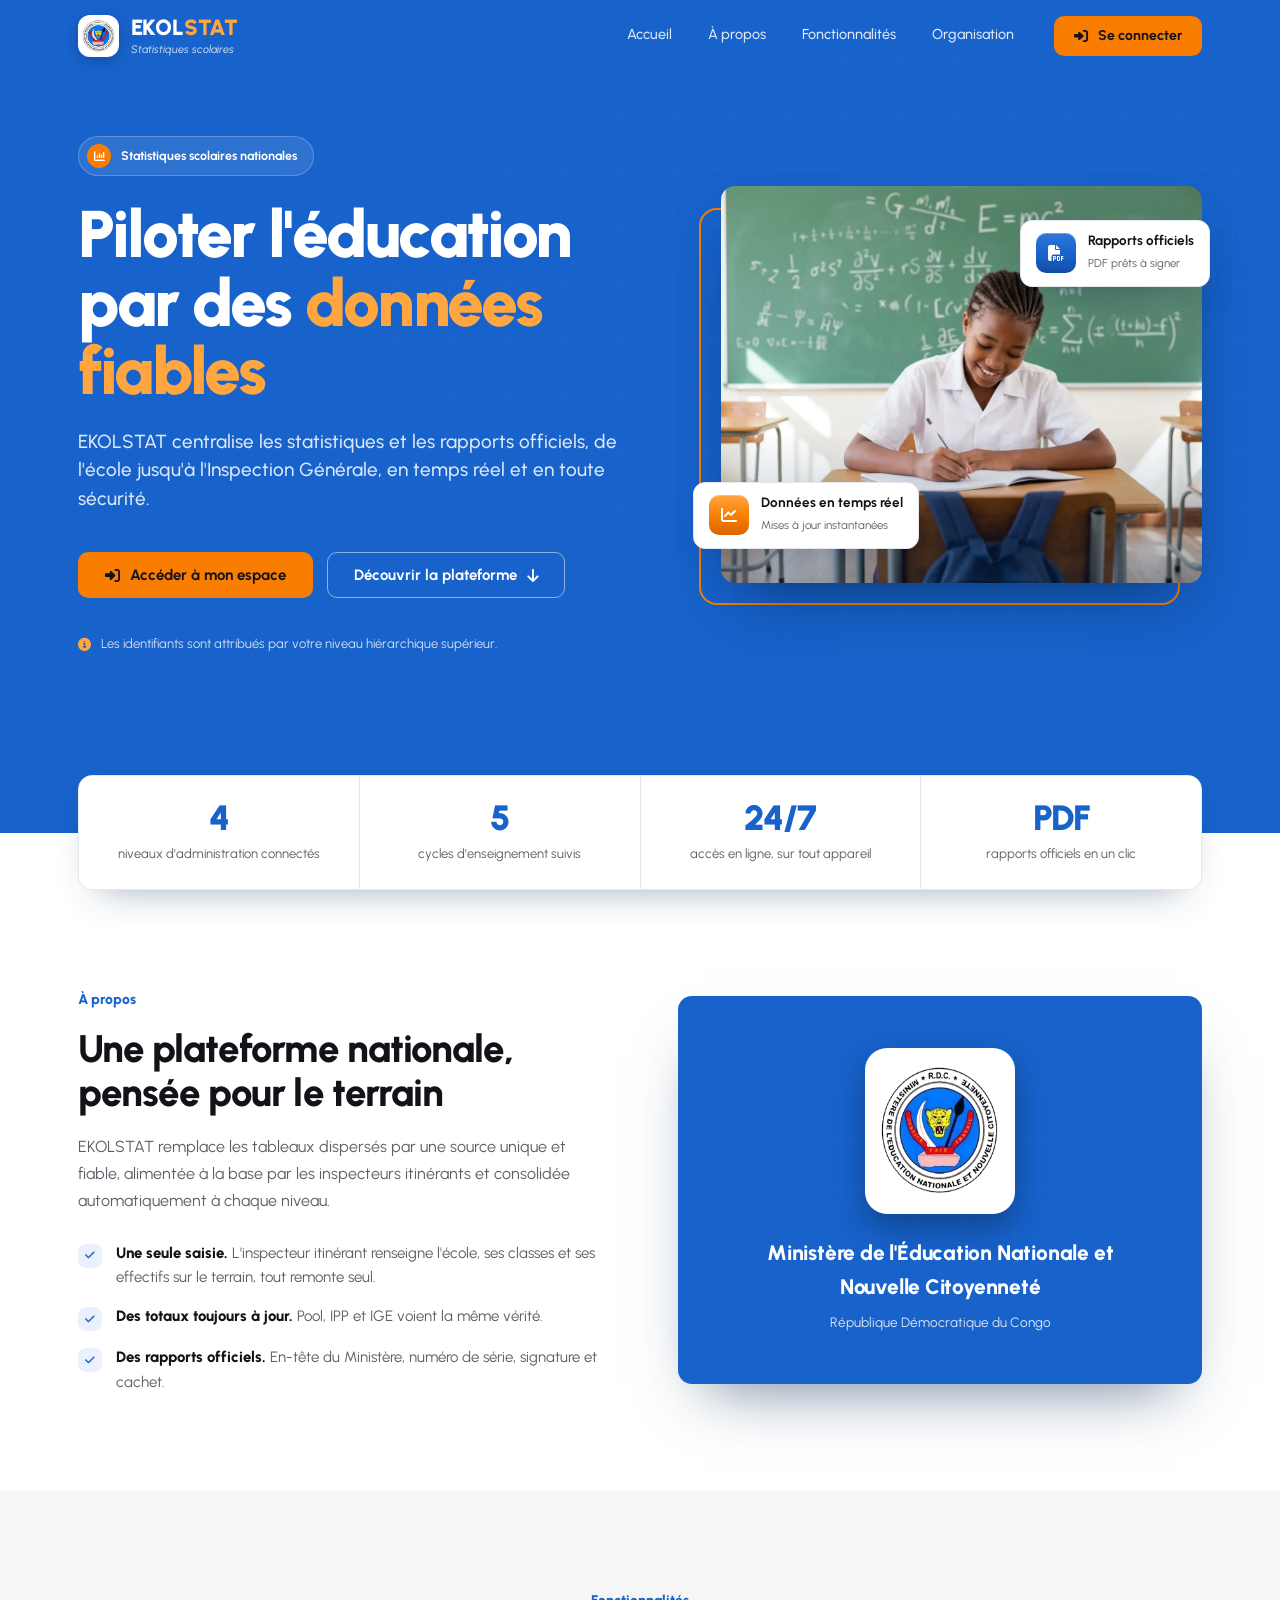
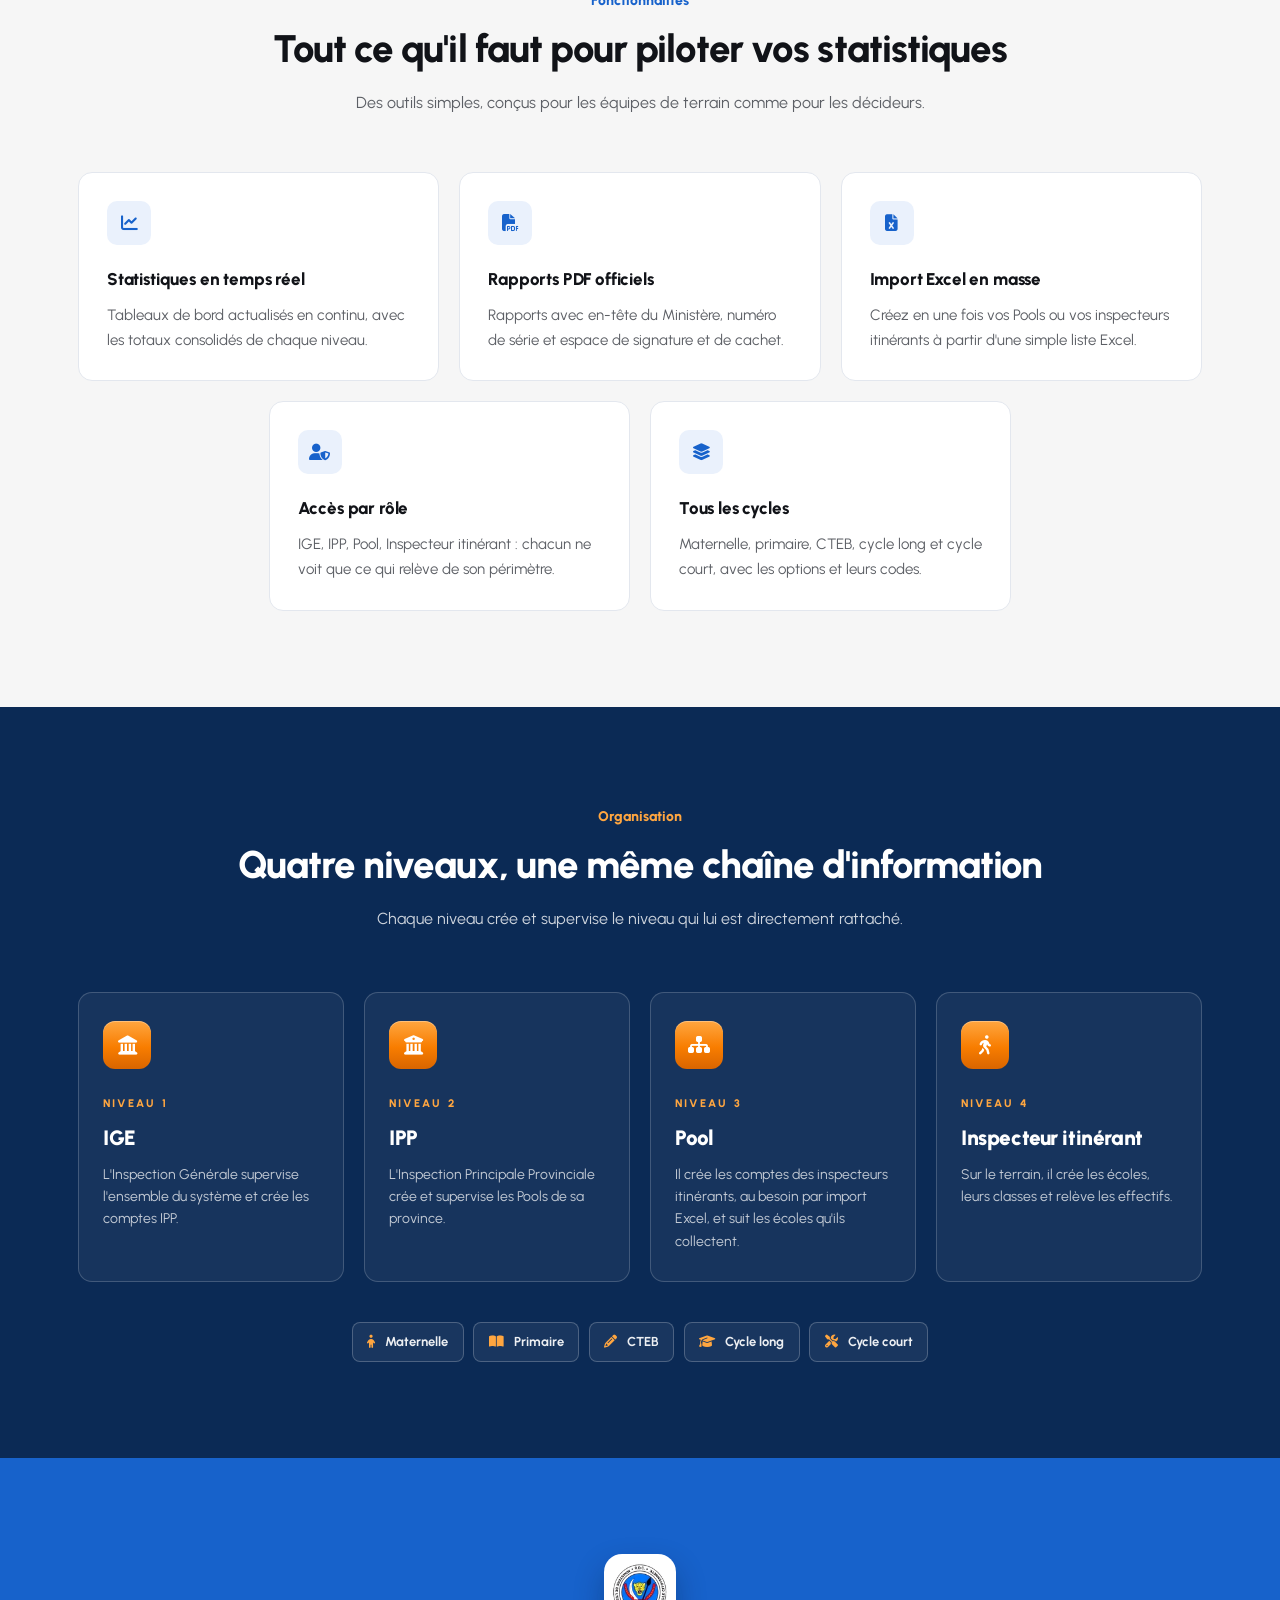
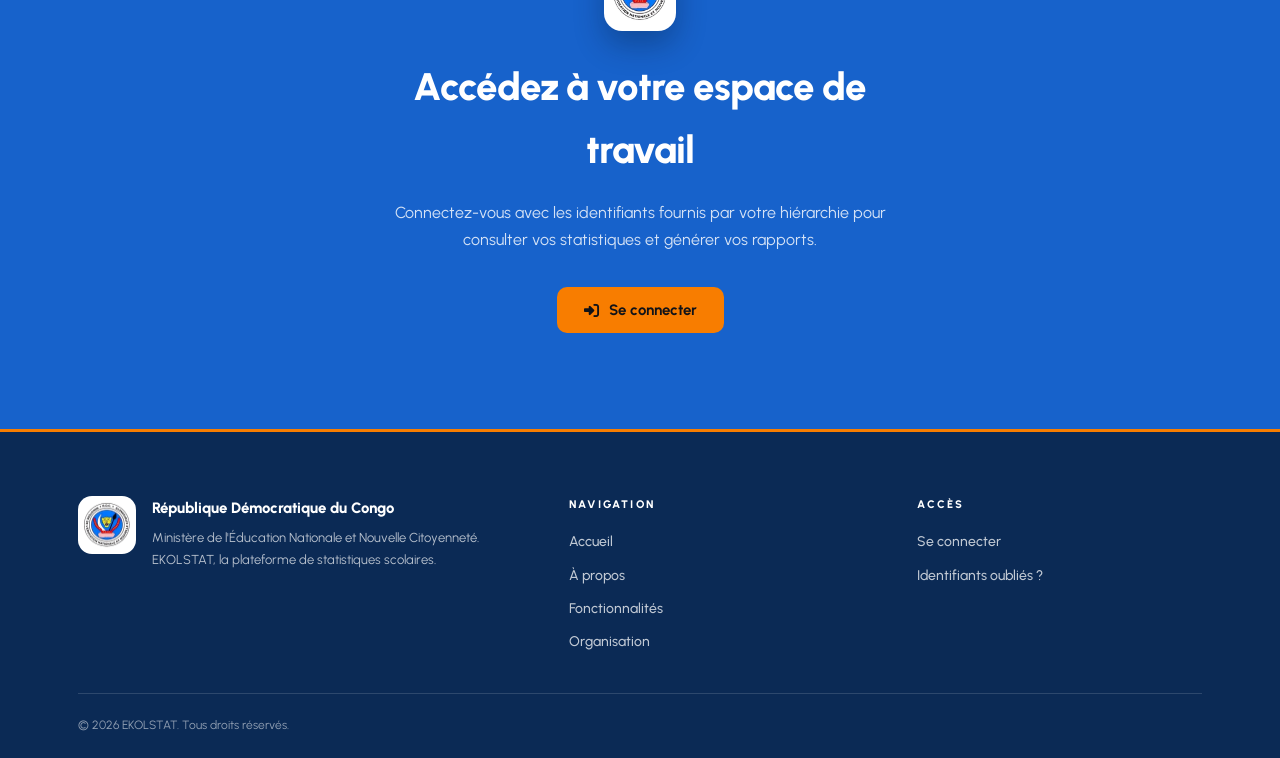
==== index.html @ ad301541 "first commit" ====
<!DOCTYPE html>
<html lang="fr">
<head>
  <meta charset="UTF-8" />
  <meta name="viewport" content="width=device-width, initial-scale=1, viewport-fit=cover" />
  <title>EKOLSTAT — Statistiques scolaires · Ministère de l'Éducation Nationale et Nouvelle Citoyenneté</title>
  <meta name="description" content="EKOLSTAT, la plateforme de statistiques scolaires de la République Démocratique du Congo : bulletins, effectifs par cycle et rapports officiels, de l'école à l'Inspection Générale." />
  <meta name="theme-color" content="#1762CB" />
  <link rel="icon" href="img/logo-96.png" type="image/png" />

  <link rel="preconnect" href="https://fonts.googleapis.com" />
  <link rel="preconnect" href="https://fonts.gstatic.com" crossorigin />
  <link rel="preconnect" href="https://api.fontshare.com" crossorigin />
  <link href="https://api.fontshare.com/v2/css?f[]=satoshi@400,500,700,900&display=swap" rel="stylesheet" />
  <link href="https://fonts.googleapis.com/css2?family=Urbanist:wght@400;500;600;700;800;900&display=swap" rel="stylesheet" />
  <link rel="preload" as="image" href="img/hero-eleve.webp" type="image/webp" fetchpriority="high" />
  <link rel="stylesheet" href="https://cdn.jsdelivr.net/npm/@fortawesome/fontawesome-free@6.4.0/css/all.min.css" />
  <link rel="stylesheet" href="static/theme.css" />
  <link rel="stylesheet" href="static/site.css" />
</head>
<body>
  <a class="skip" href="#contenu">Aller au contenu</a>

  <header class="header" id="header">
    <div class="wrap">
      <a href="#accueil" class="brand" aria-label="EKOLSTAT — Accueil">
        <picture>
          <source srcset="img/logo-192.webp" type="image/webp" />
          <img src="img/logo-96.png" alt="Armoiries du Ministère de l'Éducation Nationale" width="46" height="48" />
        </picture>
        <span class="brand-text"><strong>EKOL<b>STAT</b></strong><span>Statistiques scolaires</span></span>
      </a>

      <button class="nav-toggle" id="navToggle" type="button" aria-label="Ouvrir le menu" aria-expanded="false" aria-controls="nav">
        <i class="fas fa-bars"></i>
      </button>

      <nav class="nav" id="nav" aria-label="Navigation principale">
        <a class="link" href="#accueil">Accueil</a>
        <a class="link" href="#apropos">À propos</a>
        <a class="link" href="#fonctionnalites">Fonctionnalités</a>
        <a class="link" href="#hierarchie">Organisation</a>
        <a class="btn btn-orange" href="login.html"><i class="fas fa-right-to-bracket"></i> Se connecter</a>
      </nav>
    </div>
  </header>

  <main id="contenu">
    <!-- ═════════ HERO ═════════ -->
    <section class="hero" id="accueil">
      <div class="wrap hero-grid">
        <div>
          <span class="badge-pill"><i class="fas fa-chart-column"></i> Statistiques scolaires nationales</span>
          <h1>Piloter l'éducation par des <em>données fiables</em></h1>
          <p class="lead">EKOLSTAT centralise les statistiques et les rapports officiels, de l'école jusqu'à l'Inspection Générale, en temps réel et en toute sécurité.</p>
          <div class="hero-cta">
            <a class="btn btn-orange" href="login.html"><i class="fas fa-right-to-bracket"></i> Accéder à mon espace</a>
            <a class="btn btn-line" href="#fonctionnalites">Découvrir la plateforme <i class="fas fa-arrow-down"></i></a>
          </div>
          <div class="hero-note"><i class="fas fa-circle-info"></i> Les identifiants sont attribués par votre niveau hiérarchique supérieur.</div>
        </div>

        <div class="hero-visual">
          <div class="hero-photo">
            <picture>
              <source srcset="img/hero-eleve.webp" type="image/webp" />
              <img src="img/hero-eleve.jpg" alt="Élève congolaise en uniforme, en train d'écrire dans sa salle de classe" width="1200" height="896" fetchpriority="high" decoding="async" />
            </picture>
          </div>
          <div class="float-card fc-1">
            <div class="ic"><i class="fas fa-chart-line"></i></div>
            <div><strong>Données en temps réel</strong><span>Mises à jour instantanées</span></div>
          </div>
          <div class="float-card fc-2">
            <div class="ic"><i class="fas fa-file-pdf"></i></div>
            <div><strong>Rapports officiels</strong><span>PDF prêts à signer</span></div>
          </div>
        </div>
      </div>
    </section>

    <!-- ═════════ CHIFFRES ═════════ -->
    <div class="stats">
      <div class="wrap">
        <div class="stats-card reveal">
          <div class="stat"><div class="num">4</div><div class="lbl">niveaux d'administration connectés</div></div>
          <div class="stat"><div class="num">5</div><div class="lbl">cycles d'enseignement suivis</div></div>
          <div class="stat"><div class="num">24/7</div><div class="lbl">accès en ligne, sur tout appareil</div></div>
          <div class="stat"><div class="num">PDF</div><div class="lbl">rapports officiels en un clic</div></div>
        </div>
      </div>
    </div>

    <!-- ═════════ À PROPOS ═════════ -->
    <section class="section" id="apropos">
      <div class="wrap about-grid">
        <div class="reveal">
          <span class="eyebrow">À propos</span>
          <h2>Une plateforme nationale, pensée pour le terrain</h2>
          <p class="sub">EKOLSTAT remplace les tableaux dispersés par une source unique et fiable, alimentée à la base par les inspecteurs itinérants et consolidée automatiquement à chaque niveau.</p>
          <ul class="checks">
            <li><i class="fas fa-check"></i><span><b>Une seule saisie.</b> L'inspecteur itinérant renseigne l'école, ses classes et ses effectifs sur le terrain, tout remonte seul.</span></li>
            <li><i class="fas fa-check"></i><span><b>Des totaux toujours à jour.</b> Pool, IPP et IGE voient la même vérité.</span></li>
            <li><i class="fas fa-check"></i><span><b>Des rapports officiels.</b> En-tête du Ministère, numéro de série, signature et cachet.</span></li>
          </ul>
        </div>
        <div class="reveal d1">
          <div class="seal-card">
            <picture>
              <source srcset="img/logo-192.webp" type="image/webp" />
              <img src="img/logo-192.png" alt="Armoiries du Ministère" loading="lazy" width="160" height="166" />
            </picture>
            <h3>Ministère de l'Éducation Nationale et Nouvelle Citoyenneté</h3>
            <p>République Démocratique du Congo</p>
          </div>
        </div>
      </div>
    </section>

    <!-- ═════════ FONCTIONNALITÉS ═════════ -->
    <section class="section soft" id="fonctionnalites">
      <div class="wrap">
        <div class="head-center reveal">
          <span class="eyebrow">Fonctionnalités</span>
          <h2>Tout ce qu'il faut pour piloter vos statistiques</h2>
          <p class="sub">Des outils simples, conçus pour les équipes de terrain comme pour les décideurs.</p>
        </div>
        <div class="features">
          <article class="card reveal d1"><div class="ic"><i class="fas fa-chart-line"></i></div><h3>Statistiques en temps réel</h3><p>Tableaux de bord actualisés en continu, avec les totaux consolidés de chaque niveau.</p></article>
          <article class="card reveal d2"><div class="ic"><i class="fas fa-file-pdf"></i></div><h3>Rapports PDF officiels</h3><p>Rapports avec en-tête du Ministère, numéro de série et espace de signature et de cachet.</p></article>
          <article class="card reveal"><div class="ic"><i class="fas fa-file-excel"></i></div><h3>Import Excel en masse</h3><p>Créez en une fois vos Pools ou vos inspecteurs itinérants à partir d'une simple liste Excel.</p></article>
          <article class="card reveal d1"><div class="ic"><i class="fas fa-user-shield"></i></div><h3>Accès par rôle</h3><p>IGE, IPP, Pool, Inspecteur itinérant : chacun ne voit que ce qui relève de son périmètre.</p></article>
          <article class="card reveal d2"><div class="ic"><i class="fas fa-layer-group"></i></div><h3>Tous les cycles</h3><p>Maternelle, primaire, CTEB, cycle long et cycle court, avec les options et leurs codes.</p></article>
        </div>
      </div>
    </section>

    <!-- ═════════ ORGANISATION ═════════ -->
    <section class="section navy" id="hierarchie">
      <div class="wrap">
        <div class="head-center reveal">
          <span class="eyebrow">Organisation</span>
          <h2>Quatre niveaux, une même chaîne d'information</h2>
          <p class="sub">Chaque niveau crée et supervise le niveau qui lui est directement rattaché.</p>
        </div>

        <div class="flow">
          <div class="step reveal"><div class="node"><i class="fas fa-landmark"></i></div><div><span class="lvl">Niveau 1</span><h3>IGE</h3><p>L'Inspection Générale supervise l'ensemble du système et crée les comptes IPP.</p></div></div>
          <div class="step reveal d1"><div class="node"><i class="fas fa-building-columns"></i></div><div><span class="lvl">Niveau 2</span><h3>IPP</h3><p>L'Inspection Principale Provinciale crée et supervise les Pools de sa province.</p></div></div>
          <div class="step reveal d2"><div class="node"><i class="fas fa-sitemap"></i></div><div><span class="lvl">Niveau 3</span><h3>Pool</h3><p>Il crée les comptes des inspecteurs itinérants, au besoin par import Excel, et suit les écoles qu'ils collectent.</p></div></div>
          <div class="step reveal d3"><div class="node"><i class="fas fa-person-walking"></i></div><div><span class="lvl">Niveau 4</span><h3>Inspecteur itinérant</h3><p>Sur le terrain, il crée les écoles, leurs classes et relève les effectifs.</p></div></div>
        </div>

        <div class="cycles reveal" aria-label="Cycles d'enseignement couverts">
          <span class="chip"><i class="fas fa-child"></i> Maternelle</span>
          <span class="chip"><i class="fas fa-book-open"></i> Primaire</span>
          <span class="chip"><i class="fas fa-pencil"></i> CTEB</span>
          <span class="chip"><i class="fas fa-graduation-cap"></i> Cycle long</span>
          <span class="chip"><i class="fas fa-screwdriver-wrench"></i> Cycle court</span>
        </div>
      </div>
    </section>

    <!-- ═════════ APPEL À L'ACTION ═════════ -->
    <section class="cta" aria-labelledby="cta-title">
      <div class="wrap">
        <div class="cta-box reveal">
          <picture>
            <source srcset="img/logo-96.webp" type="image/webp" />
            <img src="img/logo-96.png" alt="" loading="lazy" width="74" height="77" />
          </picture>
          <h2 id="cta-title">Accédez à votre espace de travail</h2>
          <p>Connectez-vous avec les identifiants fournis par votre hiérarchie pour consulter vos statistiques et générer vos rapports.</p>
          <a class="btn btn-orange" href="login.html"><i class="fas fa-right-to-bracket"></i> Se connecter</a>
        </div>
      </div>
    </section>
  </main>

  <footer class="footer">
    <div class="wrap">
      <div class="foot-grid">
        <div class="foot-brand">
          <picture>
            <source srcset="img/logo-96.webp" type="image/webp" />
            <img src="img/logo-96.png" alt="Armoiries du Ministère" loading="lazy" width="58" height="60" />
          </picture>
          <div>
            <strong>République Démocratique du Congo</strong>
            <p>Ministère de l'Éducation Nationale et Nouvelle Citoyenneté. EKOLSTAT, la plateforme de statistiques scolaires.</p>
          </div>
        </div>
        <div>
          <h4>Navigation</h4>
          <ul>
            <li><a href="#accueil">Accueil</a></li>
            <li><a href="#apropos">À propos</a></li>
            <li><a href="#fonctionnalites">Fonctionnalités</a></li>
            <li><a href="#hierarchie">Organisation</a></li>
          </ul>
        </div>
        <div>
          <h4>Accès</h4>
          <ul>
            <li><a href="login.html">Se connecter</a></li>
            <li><a href="login.html#identifiants">Identifiants oubliés ?</a></li>
          </ul>
        </div>
      </div>
      <div class="foot-bottom">
        <span>© <span id="year">2026</span> EKOLSTAT. Tous droits réservés.</span>
      </div>
    </div>
  </footer>

  <script>
    (function () {
      document.documentElement.classList.add('js');

      var header = document.getElementById('header');
      var toggle = document.getElementById('navToggle');
      var nav = document.getElementById('nav');
      var yr = document.getElementById('year');
      if (yr) yr.textContent = new Date().getFullYear();

      function onScroll() { header.classList.toggle('scrolled', window.scrollY > 8); }
      onScroll();
      window.addEventListener('scroll', onScroll, { passive: true });

      function setMenu(open) {
        nav.classList.toggle('open', open);
        toggle.setAttribute('aria-expanded', open ? 'true' : 'false');
        toggle.setAttribute('aria-label', open ? 'Fermer le menu' : 'Ouvrir le menu');
        toggle.querySelector('i').className = open ? 'fas fa-xmark' : 'fas fa-bars';
      }
      toggle.addEventListener('click', function () { setMenu(!nav.classList.contains('open')); });
      nav.addEventListener('click', function (e) { if (e.target.closest('a')) setMenu(false); });
      document.addEventListener('keydown', function (e) { if (e.key === 'Escape') setMenu(false); });
      window.addEventListener('resize', function () { if (window.innerWidth > 1020) setMenu(false); });

      var items = document.querySelectorAll('.reveal');
      if ('IntersectionObserver' in window) {
        var io = new IntersectionObserver(function (entries) {
          entries.forEach(function (en) { if (en.isIntersecting) { en.target.classList.add('in'); io.unobserve(en.target); } });
        }, { threshold: 0.12, rootMargin: '0px 0px -40px 0px' });
        items.forEach(function (el) { io.observe(el); });
      } else {
        items.forEach(function (el) { el.classList.add('in'); });
      }
    })();
  </script>
</body>
</html>
---- static/theme.css ----
/* ============================================================
   EKOLSTAT — Thème commun (accueil · connexion · dashboards)
   Charte visuelle ScolaOne : bleu #1762CB / orange #F87D00 / marine #0B2A55.
   Une seule source de vérité pour la typographie et les couleurs.
   Police : Satoshi (Fontshare) puis Urbanist (chargées par <link>).
   ============================================================ */

:root {
  /* ── Bleu de marque (échelle ScolaOne). Les noms --sky-* sont conservés
        pour ne pas toucher au reste du code. ── */
  --sky-50:  #eef5fe;
  --sky-100: #d9e8fb;
  --sky-200: #b9d4f6;
  --sky-300: #8fb9ef;
  --sky-400: #5e97e3;
  --sky-500: #2f76d6;
  --sky-600: #1762cb;   /* bleu de marque : boutons / liens */
  --sky-700: #124ea3;   /* texte accentué sur fond clair */
  --sky-800: #0e3d80;
  --sky-900: #0b2a55;   /* marine */

  --blue:      #1762cb;
  --blue-hover:#1458b5;
  --navy:      #0b2a55;
  --tint:      #eaf1fc;

  /* ── Orange d'accent ── */
  --orange:       #f87d00;
  --orange-light: #ffa640;
  --orange-dark:  #d96500;
  --orange-hover: #ff9122;
  /* anciens noms (drapeau) → orange de la charte */
  --gold: #f87d00;
  --gold-deep: #d96500;
  --red: #f87d00;

  /* ── Neutres ── */
  --ink: #111318;
  --ink-soft: #5c5f65;
  --ink-dim: #8a8f98;
  --line: #e3e7ee;
  --bg: #ffffff;
  --bg-soft: #f6f6f6;

  /* ── Dégradés (boutons et panneaux) ── */
  --grad-brand: linear-gradient(180deg, #2f76d6 0%, #1762cb 55%, #124ea3 100%);
  --grad-orange: linear-gradient(180deg, #ffa640 0%, #f87d00 55%, #d96500 100%);
  --grad-navy: linear-gradient(160deg, #0b2a55 0%, #0e3d80 45%, #1762cb 100%);
  --grad-soft: linear-gradient(180deg, #eaf1fc 0%, #ffffff 100%);

  /* ── Élévations ── */
  --sh-xs: 0 1px 2px rgba(11, 42, 85, .06);
  --sh-sm: 0 2px 10px rgba(11, 42, 85, .07);
  --sh-md: 0 12px 28px -18px rgba(23, 98, 203, .38);
  --sh-lg: 0 30px 60px -24px rgba(4, 19, 40, .55);
  --sh-brand: 0 10px 24px -10px rgba(23, 98, 203, .6), inset 0 1px 0 rgba(255, 255, 255, .22);
  --sh-orange: 0 10px 24px -10px rgba(248, 125, 0, .6), inset 0 1px 0 rgba(255, 255, 255, .3);

  --radius: 14px;
  --ease: cubic-bezier(.22, 1, .36, 1);

  --font: "Satoshi", "Urbanist", "Inter", system-ui, -apple-system, "Segoe UI", sans-serif;
}

/* ── Typographie : Satoshi partout ───────────────────────────
   (volontairement pas de `*::before` : ça casserait les icônes
   Font Awesome qui portent leur propre police)               */
html, body,
button, input, select, textarea, optgroup,
table, th, td, label, legend, option {
  font-family: var(--font);
}

html { -webkit-text-size-adjust: 100%; text-rendering: optimizeLegibility; }
body { -webkit-font-smoothing: antialiased; -moz-osx-font-smoothing: grayscale; }

:focus-visible { outline: 3px solid #ffb566; outline-offset: 2px; border-radius: 8px; }
::selection { background: var(--sky-200); color: var(--navy); }

/* ── Filet de marque : bleu + orange ── */
.flagline { height: 4px; background: linear-gradient(90deg, var(--sky-600) 0 70%, var(--orange) 70% 100%); }

/* ── Marque (logo + nom) ── */
.brand { display: flex; align-items: center; gap: 12px; min-width: 0; color: inherit; text-decoration: none; }
.brand img { height: 46px; width: auto; flex: none; }
.brand-text { line-height: 1.1; min-width: 0; }
.brand-text strong { display: block; font-size: 22px; font-weight: 900; color: var(--navy); letter-spacing: -.01em; }
.brand-text strong b { color: var(--orange); font-weight: 900; }
.brand-text span { display: block; margin-top: 3px; font-size: 11px; color: var(--ink-soft); font-style: italic; font-weight: 500; }

/* ── Boutons (accueil + connexion) ── */
.btn {
  display: inline-flex; align-items: center; justify-content: center; gap: 10px;
  padding: 14px 26px; border-radius: 10px; font-weight: 700; font-size: 15px; line-height: 1.1;
  border: 1.5px solid transparent; cursor: pointer; text-decoration: none; white-space: nowrap;
  transition: transform .2s var(--ease), box-shadow .2s, background .2s, color .2s, border-color .2s, filter .2s;
}
.btn:hover { transform: translateY(-1px); }
.btn:active { transform: translateY(0); }
.btn:disabled { opacity: .65; cursor: not-allowed; transform: none; }
.btn-primary { background: var(--grad-brand); color: #fff; box-shadow: var(--sh-brand); }
.btn-primary:hover { filter: brightness(1.06); color: #fff; box-shadow: 0 14px 30px -12px rgba(23, 98, 203, .7), inset 0 1px 0 rgba(255, 255, 255, .26); }
.btn-orange, .btn-gold { background: var(--orange); color: var(--ink); }
.btn-orange:hover, .btn-gold:hover { background: var(--orange-hover); color: var(--ink); }
.btn-soft { background: var(--tint); color: var(--sky-700); }
.btn-soft:hover { background: var(--sky-100); }
.btn-outline { background: #fff; color: var(--sky-700); border-color: var(--sky-200); }
.btn-outline:hover { border-color: var(--sky-400); background: var(--sky-50); }
.btn-line { background: transparent; color: #fff; border-color: rgba(255, 255, 255, .5); }
.btn-line:hover { background: rgba(255, 255, 255, .12); border-color: #fff; color: #fff; }

/* ── Messages d'authentification ── */
.auth-message { display: flex; align-items: flex-start; gap: 10px; margin: 4px 0 12px; padding: 11px 14px; border-radius: 10px; font-size: 12.5px; line-height: 1.45; font-weight: 500; }
.auth-message.hidden { display: none; }
.auth-message i { margin-top: 2px; }
.auth-message.error   { background: #fef2f2; color: #b91c1c; border: 1px solid #fecaca; }
.auth-message.success { background: #ecfdf5; color: #047857; border: 1px solid #a7f3d0; }
.auth-message.info    { background: var(--sky-50); color: var(--sky-700); border: 1px solid var(--sky-200); }

@media (prefers-reduced-motion: reduce) {
  *, *::before, *::after { animation-duration: .01ms !important; animation-iteration-count: 1 !important; transition-duration: .01ms !important; scroll-behavior: auto !important; }
}
---- static/site.css ----
/* ============================================================
   EKOLSTAT — Page d'accueil (charte ScolaOne : bleu / orange / marine)
   Dépend de theme.css
   - aplats de couleur et filets fins (pas de dégradé décoratif)
   - barre de navigation transparente en haut, bleu plein au défilement
   ============================================================ */
*, *::before, *::after { box-sizing: border-box; margin: 0; padding: 0; }

:root {
  --wrap: 1180px;
  --pad: clamp(20px, 3vw, 28px);
  --header-h: 72px;
}

html { scroll-behavior: smooth; }
body { color: var(--ink); background: var(--bg); line-height: 1.65; overflow-x: clip; }
img { max-width: 100%; display: block; }
a { color: inherit; text-decoration: none; }
.wrap { width: 100%; max-width: var(--wrap); margin: 0 auto; padding: 0 var(--pad); }
section[id] { scroll-margin-top: calc(var(--header-h) + 4px); }

.skip { position: absolute; left: -9999px; top: 8px; z-index: 200; background: var(--blue); color: #fff; padding: 10px 16px; border-radius: 8px; font-weight: 700; }
.skip:focus { left: 8px; }

/* ───────── En-tête : transparent en haut, bleu plein au défilement ───────── */
.header { position: fixed; top: 0; left: 0; right: 0; z-index: 100; background: transparent; transition: background-color .25s, box-shadow .25s; }
.header.scrolled, .header.is-open { background: var(--blue); box-shadow: 0 1px 0 rgba(255, 255, 255, .16); }
.header .wrap { display: flex; align-items: center; justify-content: space-between; gap: 20px; height: var(--header-h); }

.header .brand img { height: 42px; padding: 4px; background: #fff; border-radius: 12px; box-shadow: 0 4px 14px rgba(0, 0, 0, .18); }
.header .brand-text strong { color: #fff; font-size: 22px; }
.header .brand-text strong b { color: var(--orange-light); }
.header .brand-text span { color: rgba(255, 255, 255, .72); }

.nav { display: flex; align-items: center; gap: 2.25rem; }
.nav a.link { color: rgba(255, 255, 255, .85); font-size: .9rem; font-weight: 500; padding: .3rem 0; border-bottom: 2px solid transparent; transition: color .2s, border-color .2s; }
.nav a.link:hover { color: #fff; border-bottom-color: rgba(255, 255, 255, .7); }
.nav .btn { padding: .7rem 1.2rem; font-size: .875rem; margin-left: .25rem; }

.nav-toggle { display: none; width: 42px; height: 42px; border-radius: 10px; border: 1px solid rgba(255, 255, 255, .4); background: transparent; color: #fff; font-size: 1rem; align-items: center; justify-content: center; cursor: pointer; transition: background-color .2s; }
.nav-toggle:hover { background: rgba(255, 255, 255, .12); }

/* ───────── Hero : aplat bleu de marque ───────── */
.hero { position: relative; overflow: hidden; background: var(--blue); color: #fff; padding: 136px 0 120px; }
.hero::before {
  content: ''; position: absolute; inset: 0; pointer-events: none; opacity: .5;
  background-image: linear-gradient(rgba(255, 255, 255, .06) 1px, transparent 1px), linear-gradient(90deg, rgba(255, 255, 255, .06) 1px, transparent 1px);
  background-size: 56px 56px;
  -webkit-mask-image: radial-gradient(110% 90% at 70% 40%, #000 0%, rgba(0, 0, 0, .35) 55%, transparent 85%);
          mask-image: radial-gradient(110% 90% at 70% 40%, #000 0%, rgba(0, 0, 0, .35) 55%, transparent 85%);
}
.hero-grid { position: relative; display: grid; grid-template-columns: minmax(0, 1.05fr) minmax(0, .95fr); gap: clamp(32px, 5vw, 64px); align-items: center; }
.badge-pill { display: inline-flex; align-items: center; gap: 10px; padding: 7px 16px 7px 8px; border-radius: 999px; background: rgba(255, 255, 255, .1); border: 1px solid rgba(255, 255, 255, .22); font-size: 12.5px; font-weight: 700; color: #fff; }
.badge-pill i { width: 24px; height: 24px; border-radius: 50%; background: var(--orange); color: #fff; display: grid; place-items: center; font-size: 11px; }
.hero h1 { font-weight: 900; letter-spacing: -.035em; line-height: 1.04; font-size: clamp(36px, 5.6vw, 66px); margin: 24px 0 22px; color: #fff; }
.hero h1 em { font-style: normal; color: var(--orange-light); }
.hero p.lead { font-size: clamp(16px, 1.5vw, 19px); line-height: 1.5; font-weight: 500; color: rgba(255, 255, 255, .85); max-width: 52ch; }
.hero-cta { display: flex; flex-wrap: wrap; gap: .9rem; margin-top: 2.4rem; }
.hero-note { display: flex; align-items: center; gap: 10px; margin-top: 2.2rem; font-size: 13px; color: rgba(255, 255, 255, .8); }
.hero-note i { color: var(--orange-light); }

.hero-visual { position: relative; padding: 0 0 22px 22px; }
.hero-visual::before { content: ''; position: absolute; left: 0; bottom: 0; right: 22px; top: 22px; border: 2px solid var(--orange); border-radius: 18px; }
.hero-photo { position: relative; border-radius: 14px; overflow: hidden; box-shadow: var(--sh-lg); aspect-ratio: 4 / 3.3; background: var(--sky-700); }
.hero-photo img { width: 100%; height: 100%; object-fit: cover; object-position: 50% 30%; }
.hero-photo::after { content: ''; position: absolute; inset: 0; background: linear-gradient(180deg, transparent 62%, rgba(11, 42, 85, .35)); }
.float-card { position: absolute; z-index: 2; display: flex; align-items: center; gap: 12px; background: #fff; color: var(--ink); border-radius: 12px; padding: 11px 15px; border: 1px solid var(--line); box-shadow: 0 18px 40px -22px rgba(11, 42, 85, .6); animation: bob 6s ease-in-out infinite alternate; }
.float-card .ic { width: 40px; height: 40px; border-radius: 10px; display: grid; place-items: center; font-size: 16px; color: #fff; flex: none; background: var(--grad-orange); box-shadow: inset 0 1px 0 rgba(255, 255, 255, .3); }
.float-card strong { display: block; font-size: 13.5px; line-height: 1.25; font-weight: 700; }
.float-card span { font-size: 11.5px; color: var(--ink-soft); }
.fc-1 { left: -6px; bottom: 56px; }
.fc-2 { right: -8px; top: 34px; animation-delay: -3s; }
.fc-2 .ic { background: var(--grad-brand); }
@keyframes bob { from { transform: translateY(0); } to { transform: translateY(-8px); } }

/* ───────── Chiffres clés : à cheval sur la limite bleu / blanc ───────── */
.stats { position: relative; background: #fff; }
.stats::before { content: ''; position: absolute; left: 0; right: 0; top: 0; height: 50%; background: var(--blue); }
.stats-card { position: relative; display: grid; grid-template-columns: repeat(4, minmax(0, 1fr)); gap: 1px; background: var(--line); border: 1px solid var(--line); border-radius: 14px; overflow: hidden; box-shadow: 0 18px 40px -22px rgba(11, 42, 85, .45); }
.stat { background: #fff; padding: 1.6rem 1.25rem; text-align: center; }
.stat .num { display: block; font-size: 2.2rem; font-weight: 900; line-height: 1; letter-spacing: -.03em; color: var(--blue); font-variant-numeric: tabular-nums; }
.stat .lbl { display: block; margin-top: .55rem; font-size: .8125rem; line-height: 1.4; color: var(--ink-soft); }

/* ───────── Sections ───────── */
.section { padding: clamp(72px, 8vw, 96px) 0; background: #fff; }
.section.soft { background: var(--bg-soft); }
.section.navy { background: var(--navy); color: #fff; }
.eyebrow { display: inline-block; font-size: .875rem; font-weight: 800; color: var(--blue); }
.navy .eyebrow { color: var(--orange-light); }
.section h2 { font-size: clamp(1.7rem, 3.2vw, 2.4rem); font-weight: 800; line-height: 1.15; letter-spacing: -.025em; color: var(--ink); margin: .9rem 0 0; }
.navy h2 { color: #fff; }
.section .sub { margin-top: 1.1rem; color: var(--ink-soft); font-size: 1rem; line-height: 1.7; max-width: 60ch; }
.navy .sub { color: rgba(255, 255, 255, .8); }
.head-center { text-align: center; }
.head-center .sub { margin-left: auto; margin-right: auto; }

/* À propos */
.about-grid { display: grid; grid-template-columns: minmax(0, 1fr) minmax(0, 1fr); gap: clamp(32px, 6vw, 80px); align-items: center; }
.seal-card { position: relative; overflow: hidden; display: flex; flex-direction: column; align-items: center; text-align: center; padding: clamp(28px, 4vw, 52px); border-radius: 14px; background: var(--blue); color: #fff; box-shadow: 0 30px 60px -28px rgba(11, 42, 85, .6); }
.seal-card::before { content: ''; position: absolute; inset: 0; opacity: .5; pointer-events: none; background-image: linear-gradient(rgba(255, 255, 255, .06) 1px, transparent 1px), linear-gradient(90deg, rgba(255, 255, 255, .06) 1px, transparent 1px); background-size: 48px 48px; -webkit-mask-image: radial-gradient(closest-side, #000, transparent); mask-image: radial-gradient(closest-side, #000, transparent); }
.seal-card img { position: relative; width: clamp(110px, 15vw, 150px); padding: 14px; background: #fff; border-radius: 22px; box-shadow: 0 14px 30px rgba(4, 19, 40, .35); }
.seal-card h3 { position: relative; font-size: clamp(17px, 2vw, 21px); font-weight: 800; letter-spacing: -.01em; margin: 22px 0 6px; }
.seal-card p { position: relative; font-size: 13.5px; color: rgba(255, 255, 255, .85); max-width: 34ch; }
.checks { list-style: none; margin-top: 26px; display: grid; gap: 14px; }
.checks li { display: flex; gap: 14px; align-items: flex-start; color: var(--ink-soft); font-size: 15px; }
.checks i { flex: none; margin-top: 3px; width: 24px; height: 24px; border-radius: 8px; display: grid; place-items: center; font-size: 11px; background: var(--tint); color: var(--blue); }
.checks b { color: var(--ink); font-weight: 800; }

/* Fonctionnalités */
.features { display: grid; grid-template-columns: repeat(auto-fit, minmax(min(100%, 320px), 1fr)); gap: 1.25rem; margin-top: clamp(36px, 5vw, 56px); }
.card { background: #fff; border: 1px solid var(--line); border-radius: 14px; padding: 1.75rem; transition: border-color .2s, box-shadow .2s; }
.card:hover { border-color: var(--sky-200); box-shadow: var(--sh-md); }
.card .ic { width: 44px; height: 44px; border-radius: 10px; display: grid; place-items: center; font-size: 1.05rem; color: var(--blue); background: var(--tint); }
.card h3 { margin-top: 1.25rem; font-size: 1.0625rem; font-weight: 800; letter-spacing: -.01em; color: var(--ink); }
.card p { margin-top: .6rem; font-size: .9375rem; line-height: 1.65; color: var(--ink-soft); }

/* Organisation (section marine) */
.flow { display: grid; grid-template-columns: repeat(4, 1fr); gap: 1.25rem; margin-top: clamp(40px, 5vw, 60px); position: relative; }
.step { position: relative; padding: 1.75rem 1.5rem; text-align: left; border: 1px solid rgba(255, 255, 255, .18); background: rgba(255, 255, 255, .05); border-radius: 14px; transition: background-color .2s, border-color .2s; }
.step:hover { background: rgba(255, 255, 255, .09); border-color: rgba(255, 255, 255, .3); }
.step .node { width: 48px; height: 48px; margin-bottom: 1.25rem; border-radius: 12px; display: grid; place-items: center; font-size: 1.2rem; color: #fff; background: var(--grad-orange); box-shadow: inset 0 1px 0 rgba(255, 255, 255, .3); }
.step .lvl { font-size: .6875rem; letter-spacing: .19em; text-transform: uppercase; font-weight: 800; color: var(--orange-light); }
.step h3 { font-size: 1.3rem; font-weight: 900; color: #fff; margin: .35rem 0 .5rem; letter-spacing: -.02em; }
.step p { font-size: .875rem; line-height: 1.6; color: rgba(255, 255, 255, .75); }

.cycles { display: flex; flex-wrap: wrap; justify-content: center; gap: .6rem; margin-top: 2.5rem; }
.chip { display: inline-flex; align-items: center; gap: 10px; padding: .5rem .9rem; border-radius: 8px; font-size: .8125rem; font-weight: 700; color: rgba(255, 255, 255, .92); border: 1px solid rgba(255, 255, 255, .22); background: rgba(255, 255, 255, .06); }
.chip i { color: var(--orange-light); }

/* Appel à l'action : bandeau bleu de marque */
.cta { background: var(--blue); color: #fff; padding: clamp(72px, 8vw, 96px) 0; }
.cta-box { text-align: center; }
.cta-box img { width: 72px; margin: 0 auto 1.6rem; padding: 8px; background: #fff; border-radius: 18px; box-shadow: 0 14px 30px rgba(4, 19, 40, .3); }
.cta-box h2 { color: #fff; font-size: clamp(1.6rem, 3.4vw, 2.4rem); font-weight: 800; letter-spacing: -.025em; max-width: 24ch; margin: 0 auto 1rem; }
.cta-box p { color: rgba(255, 255, 255, .82); max-width: 54ch; margin: 0 auto 2.1rem; font-size: 1rem; line-height: 1.7; }

/* Pied de page : marine */
.footer { background: var(--navy); color: rgba(255, 255, 255, .75); padding: clamp(44px, 5vw, 64px) 0 0; border-top: 3px solid var(--orange); }
.foot-grid { display: grid; grid-template-columns: 1.5fr 1fr 1fr; gap: clamp(28px, 5vw, 64px); padding-bottom: 40px; }
.foot-brand { display: flex; gap: 16px; align-items: flex-start; }
.foot-brand img { height: 58px; flex: none; padding: 5px; background: #fff; border-radius: 14px; }
.foot-brand strong { display: block; color: #fff; font-size: 15px; font-weight: 800; margin-bottom: 6px; }
.foot-brand p { font-size: 13px; max-width: 42ch; color: rgba(255, 255, 255, .7); }
.footer h4 { color: #fff; font-size: .6875rem; letter-spacing: .19em; text-transform: uppercase; font-weight: 800; margin-bottom: 16px; }
.footer ul { list-style: none; display: grid; gap: 10px; font-size: .875rem; }
.footer ul a { color: rgba(255, 255, 255, .75); font-weight: 500; transition: color .2s; }
.footer ul a:hover { color: #fff; }
.foot-bottom { border-top: 1px solid rgba(255, 255, 255, .14); padding: 22px 0 calc(22px + env(safe-area-inset-bottom, 0px)); font-size: 12px; display: flex; flex-wrap: wrap; gap: 8px 24px; justify-content: space-between; color: rgba(255, 255, 255, .55); }

/* Apparition progressive */
.js .reveal { opacity: 0; transform: translateY(14px); transition: opacity .6s ease, transform .6s ease; }
.js .reveal.in { opacity: 1; transform: none; }
.js .reveal.d1 { transition-delay: .08s; } .js .reveal.d2 { transition-delay: .16s; } .js .reveal.d3 { transition-delay: .24s; }

/* ───────── Responsive ───────── */
@media (max-width: 1020px) {
  .nav-toggle { display: inline-flex; }
  .nav { position: absolute; left: 0; right: 0; top: 100%; flex-direction: column; align-items: stretch; gap: 0; background: var(--blue); padding: .5rem var(--pad) 1.2rem; border-top: 1px solid rgba(255, 255, 255, .16); display: none; }
  .nav.open { display: flex; }
  .nav a.link { padding: .9rem 0; font-size: 1rem; font-weight: 600; color: #fff; border-bottom: 1px solid rgba(255, 255, 255, .12); }
  .nav .btn { margin: 1rem 0 0; padding: .95rem 1.2rem; font-size: 15px; }
  .flow { grid-template-columns: repeat(2, 1fr); }
}
@media (max-width: 960px) {
  .hero-grid, .about-grid { grid-template-columns: 1fr; }
  .hero-visual { max-width: 620px; margin: 8px auto 0; width: 100%; }
  .stats-card { grid-template-columns: repeat(2, 1fr); }
  .foot-grid { grid-template-columns: 1fr 1fr; }
  .foot-grid > :first-child { grid-column: 1 / -1; }
}
@media (max-width: 640px) {
  :root { --header-h: 64px; }
  .hero { padding: 108px 0 96px; }
  .header .brand img { height: 38px; }
  .header .brand-text strong { font-size: 19px; }
  .header .brand-text span { display: none; }
  .hero-cta .btn { width: 100%; }
  .hero-visual { padding: 0 0 18px 14px; }
  .hero-visual::before { right: 14px; top: 14px; }
  .fc-1 { left: -4px; bottom: 40px; padding: 9px 12px; }
  .fc-2 { right: -4px; top: 18px; padding: 9px 12px; }
  .float-card .ic { width: 34px; height: 34px; font-size: 14px; }
  .foot-grid { grid-template-columns: 1fr; }
  .foot-brand { flex-direction: column; }
  .flow { grid-template-columns: 1fr; }
}
@media (prefers-reduced-motion: reduce) { .js .reveal { opacity: 1; transform: none; transition: none; } html { scroll-behavior: auto; } .float-card { animation: none; } }

/* Grille 3+2 centrée (5 fonctionnalités) */
@media (min-width: 961px) {
  .features { grid-template-columns: repeat(6, 1fr); }
  .features .card { grid-column: span 2; }
  .features .card:nth-child(4) { grid-column: 2 / span 2; }
  .features .card:nth-child(5) { grid-column: 4 / span 2; }
}
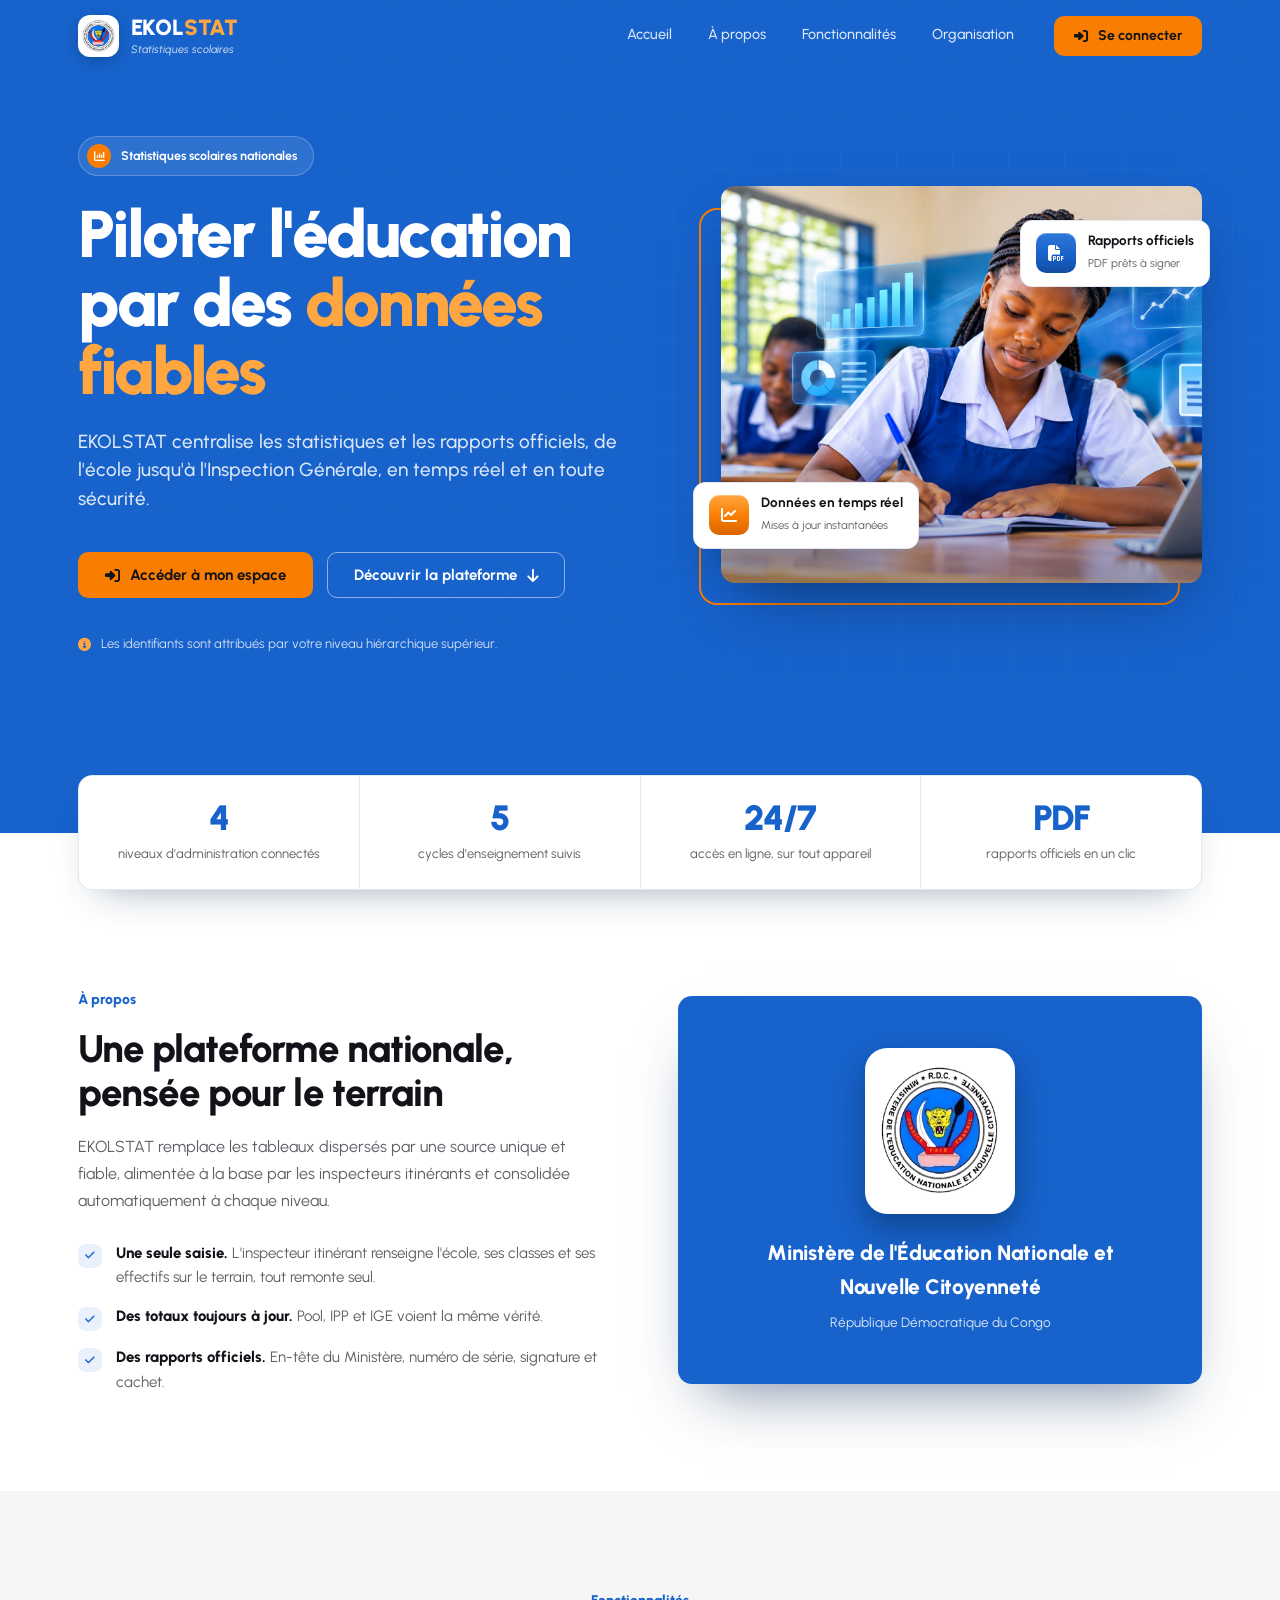
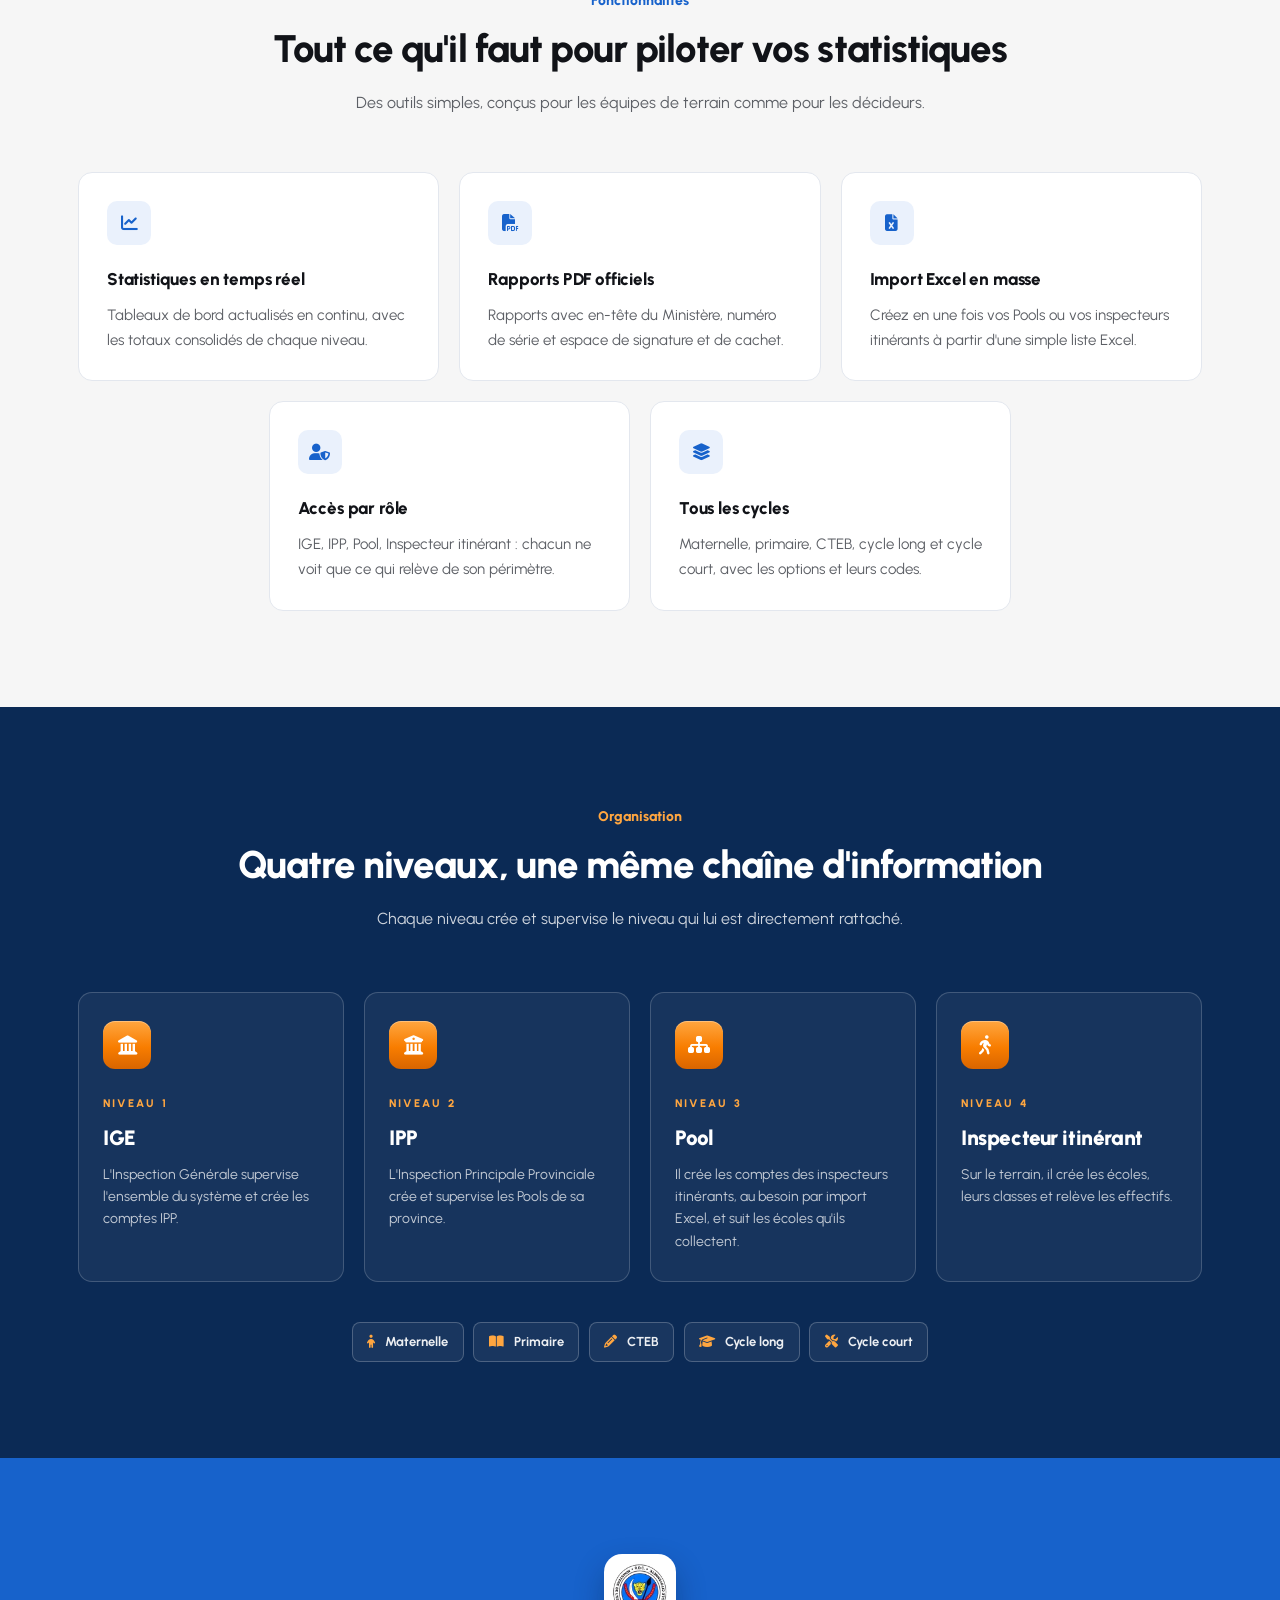
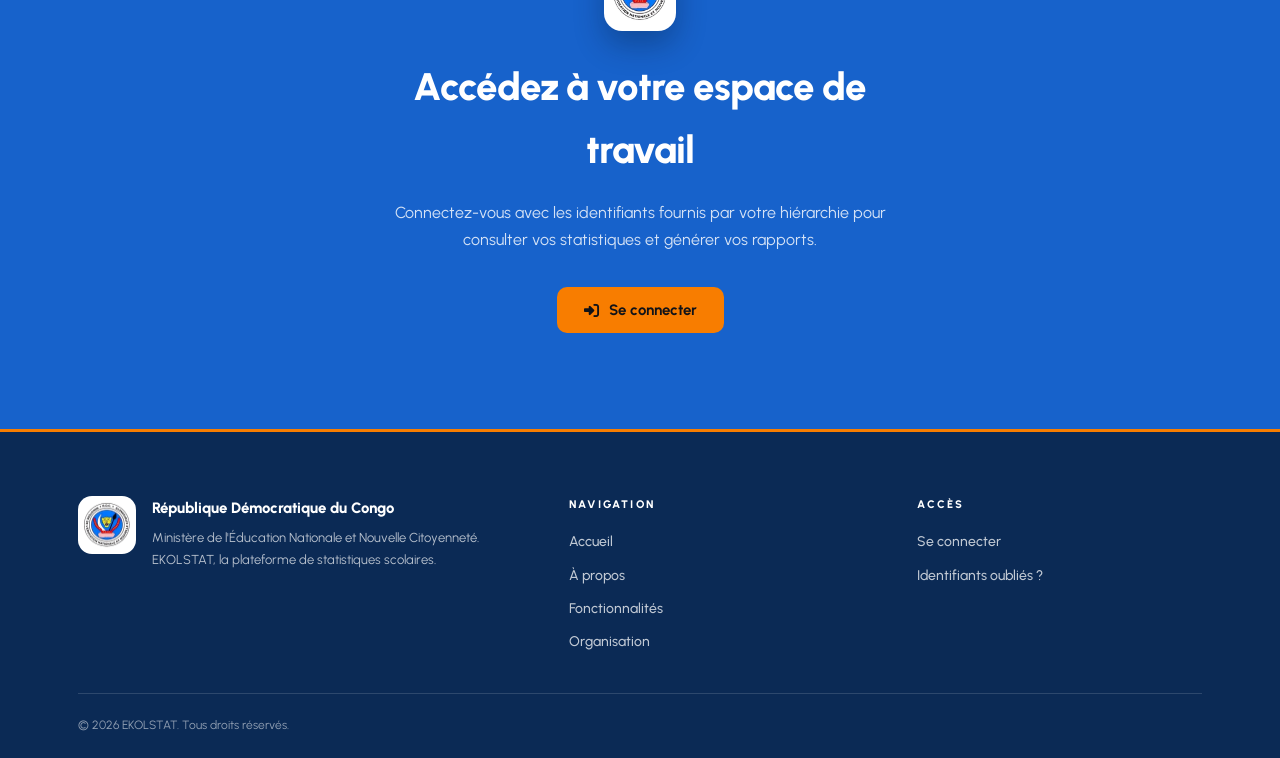
==== commit 709db1c7: "changing the image" ====
--- a/index.html
+++ b/index.html
@@ -63,8 +63,8 @@
         <div class="hero-visual">
           <div class="hero-photo">
             <picture>
-              <source srcset="img/hero-eleve.webp" type="image/webp" />
-              <img src="img/hero-eleve.jpg" alt="Élève congolaise en uniforme, en train d'écrire dans sa salle de classe" width="1200" height="896" fetchpriority="high" decoding="async" />
+              <source srcset="img/stat.png" type="image/webp" />
+              <img src="img/stat.png" alt="Élève congolaise en uniforme, en train d'écrire dans sa salle de classe" width="1200" height="896" fetchpriority="high" decoding="async" />
             </picture>
           </div>
           <div class="float-card fc-1">
